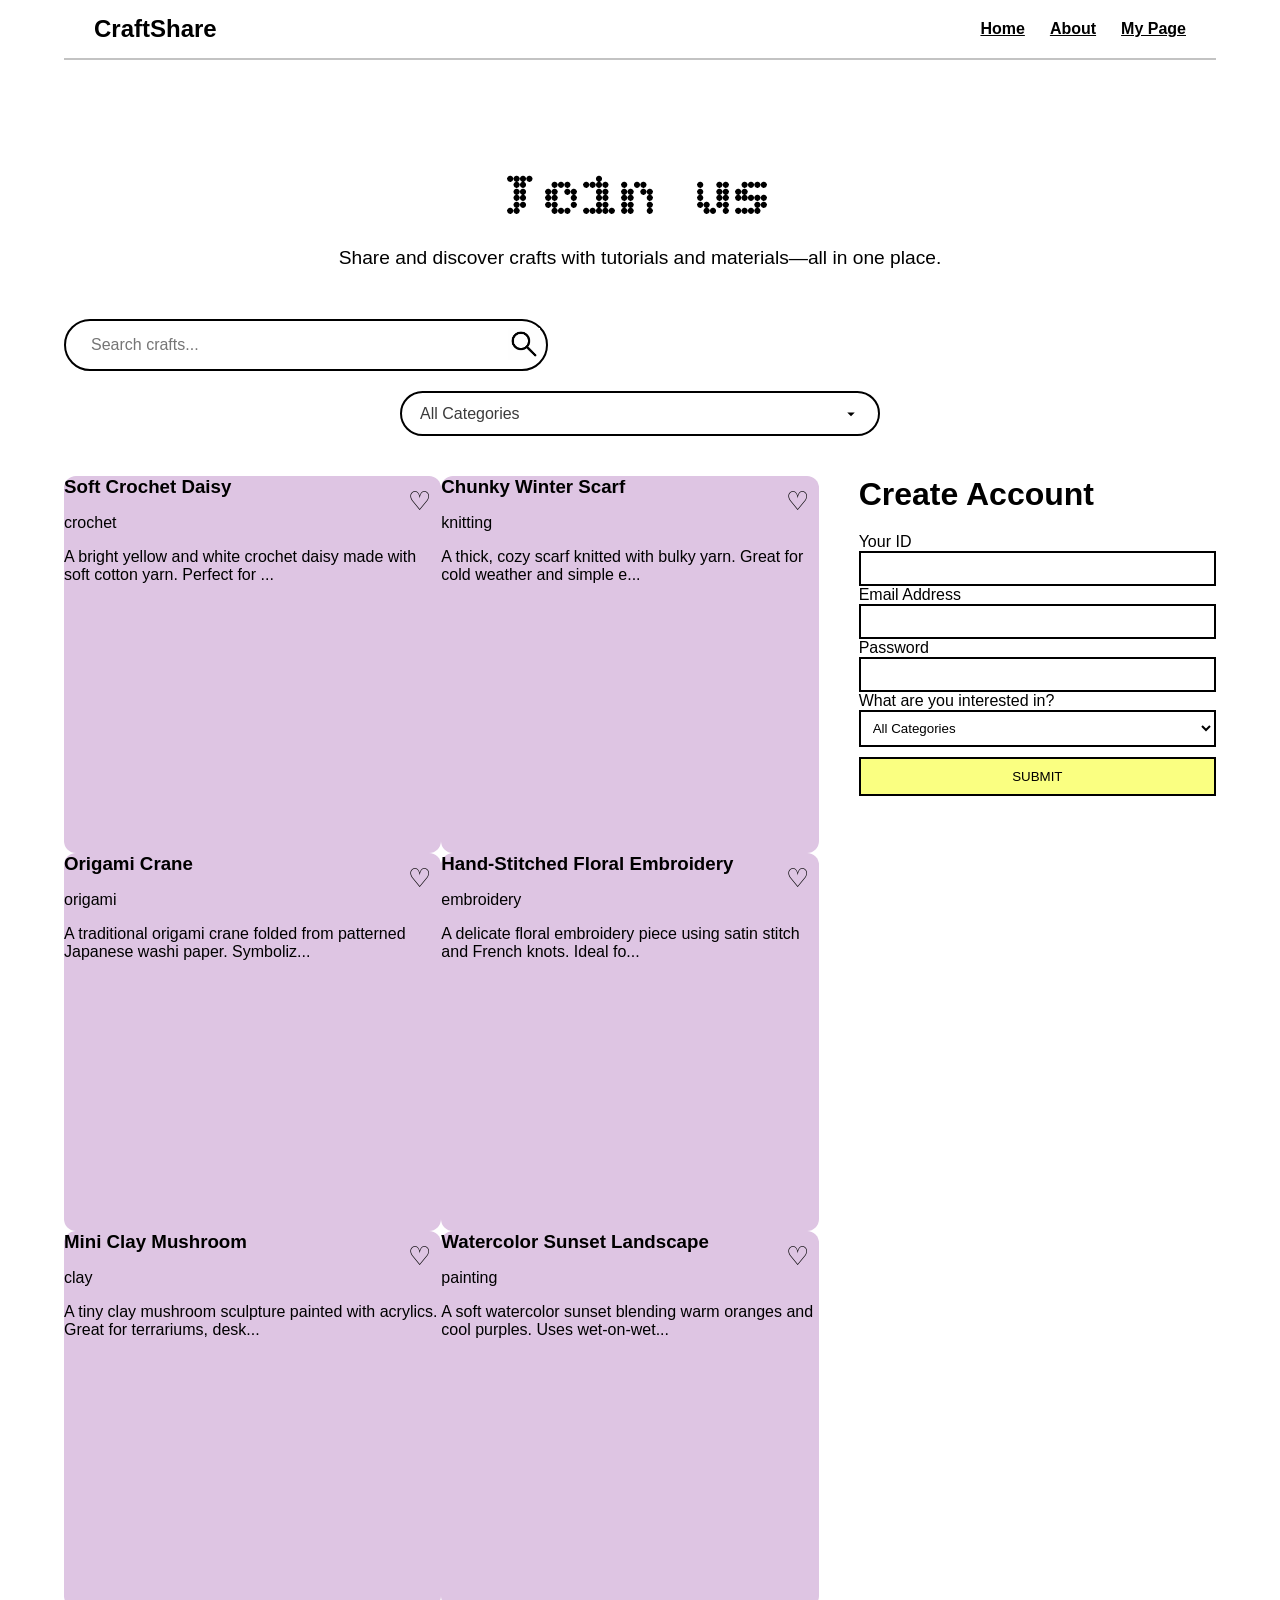
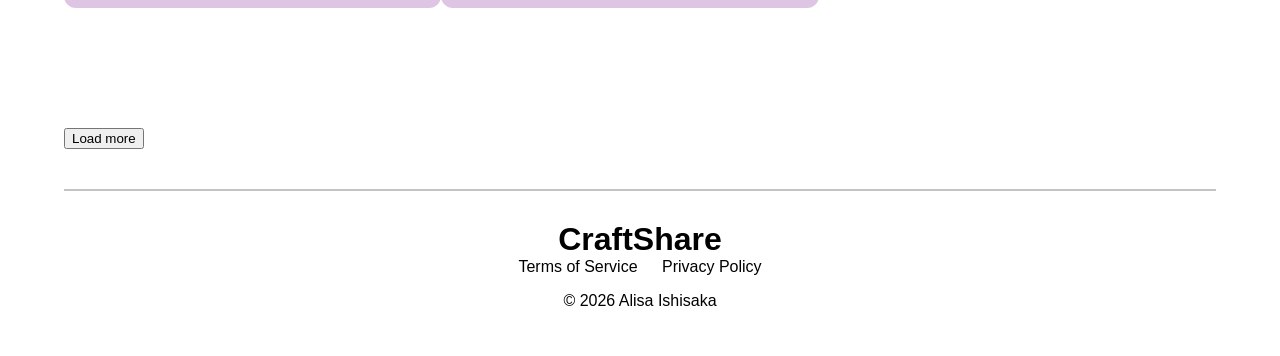
==== index.html @ 6c4c2183 "14" ====
<!DOCTYPE html>
<html lang="en">
<head>
  <meta charset="UTF-8">
  <meta name="viewport" content="width=device-width, initial-scale=1.0">
  <title>Craft Share</title>
  <link rel="stylesheet" href="styles/styles.css">
</head>

<body>

  <nav class="navbar" aria-label="Main navigation">
  <h1 class="logo">CraftShare</h1>

  <button class="menu-toggle" aria-label="Open navigation" aria-expanded="false">
    ☰
  </button>

  <ul class="nav-links">
    <li><a href="index.html">Home</a></li>
    <li><a href="about.html">About</a></li>
    <li><a href="mypage.html">My Page</a></li>
  </ul>
</nav>

  <!-- HERO SECTION -->
  <header class="hero">
    <h2>Join us</h2>
    <p>Share and discover crafts with tutorials and materials—all in one place.</p>
  </header>

  <!-- SEARCH BAR -->
  <section class="search-bar">
    <input type="text" id="searchBar" placeholder="Search crafts..." class="search-input">
    <button class="search-craft" id="searchButton" type="button">
      <img src="images/search.jpg" alt="search icon">
    </button>
  </section>

  <!-- CATEGORY FILTER -->
  <select class="filter" id="categoryFilter">
    <option value="">All Categories</option>
    <option value="crochet">Crochet</option>
    <option value="knitting">Knitting</option>
    <option value="sewing">Sewing</option>
    <option value="embroidery">Embroidery</option>
    <option value="quilting">Quilting</option>
    <option value="weaving">Weaving</option>
    <option value="paper">Paper Craft</option>
    <option value="origami">Origami</option>
    <option value="calligraphy">Calligraphy</option>
    <option value="painting">Painting</option>
    <option value="drawing">Drawing</option>
    <option value="clay">Clay / Ceramics</option>
    <option value="woodworking">Woodworking</option>
    <option value="jewelry">Jewelry Making</option>
    <option value="resin">Resin Art</option>
    <option value="candle">Candle Making</option>
    <option value="soap">Soap Making</option>
    <option value="leather">Leather Craft</option>
    <option value="digital">Digital Craft (Cricut, Laser)</option>
    <option value="diy">DIY / Upcycling</option>
    <option value="other">Other</option>
  </select>

  <!-- MAIN LAYOUT -->
  <main class="container">

    <!-- LEFT: Craft Grid -->
    <div class="craft-grid" id="craftGrid"></div>

    <!-- RIGHT: Create Account Form -->
    <div class="right">
      <h3>Create Account</h3>

      <form id="signupForm" novalidate>
        <label for="userId">Your ID</label>
        <input type="text" id="userId" name="userId" required minlength="3">

        <label for="email">Email Address</label>
        <input type="email" id="email" name="email" required>

        <label for="password">Password</label>
        <input type="password" id="password" name="password" required minlength="8">

        <label>What are you interested in?</label>
        <select id="interestSelect">
          <option value="">All Categories</option>
          <option value="crochet">Crochet</option>
          <option value="knitting">Knitting</option>
          <option value="sewing">Sewing</option>
          <option value="embroidery">Embroidery</option>
          <option value="quilting">Quilting</option>
          <option value="weaving">Weaving</option>
          <option value="paper">Paper Craft</option>
          <option value="origami">Origami</option>
          <option value="calligraphy">Calligraphy</option>
          <option value="painting">Painting</option>
          <option value="drawing">Drawing</option>
          <option value="clay">Clay / Ceramics</option>
          <option value="woodworking">Woodworking</option>
          <option value="jewelry">Jewelry Making</option>
          <option value="resin">Resin Art</option>
          <option value="candle">Candle Making</option>
          <option value="soap">Soap Making</option>
          <option value="leather">Leather Craft</option>
          <option value="digital">Digital Craft (Cricut, Laser)</option>
          <option value="diy">DIY / Upcycling</option>
          <option value="other">Other</option>
        </select>

        <button type="submit">SUBMIT</button>
      </form>
    </div>

  </main>

  <button type="button" class="loadmore">Load more</button>

  <!-- FOOTER -->
  <footer class="footer">
    <h1 class="logo">CraftShare</h1>
    <a href="#">Terms of Service</a>
    <a href="#">Privacy Policy</a>
    <p>© 2026 Alisa Ishisaka</p>
  </footer>

  <script type="module" src="scripts/index.js"></script>


</body>
</html>
---- styles/styles.css ----
@import url('https://fonts.googleapis.com/css2?family=Bitcount+Grid+Double:wght@100..900&display=swap');

/* ---------------------------------------------------
   GLOBAL STYLES
--------------------------------------------------- */

body {
  margin: 0 5%;
  padding: 0;
  font-family: 'Open Sans', sans-serif;
  color: #000;
}

h1, h2, h3 {
  margin: 0;
}

a {
  font-family: 'Open Sans', sans-serif;
  text-decoration: none;
  color: #000;
}

a:hover {
  color: white;
  background-color: #DEC5E3;
}

/* ---------------------------------------------------
   NAVIGATION
--------------------------------------------------- */

.navbar {
  display: flex;
  justify-content: space-between; /* logo left, ☰ right */
  align-items: center;
  padding: 15px 30px;
  background: #fff;
  border-bottom: 2px solid #c3c3c3;
}

.nav-links {
  display: flex;
  gap: 25px;
  list-style: none;
  margin: 0;
  padding: 0;
}

.menu-toggle {
  display: none;
  border: none;
  background: transparent;
  font-size: 1.8rem;
  cursor: pointer;
}

.navbar .logo {
  margin-right: 10px;
}

/* ---------------------------------------------------
   HERO (INDEX PAGE)
--------------------------------------------------- */

.hero {
  text-align: center;
  padding: 50px 0;
}

.hero h2 {
  font-size: 4rem;
  animation: fadeIn 0.8s ease-in;
}

.hero p {
  font-size: 1.2rem;
  width: 70%;
  margin: 10px auto 0;
}

header h2 {
  font-family: 'Bitcount Grid Double', 'Times New Roman', Times, serif;
  text-align: center;
  font-size: 4rem;
  margin-top: 50px;
  font-weight: 380;
}

/* ---------------------------------------------------
   SEARCH
--------------------------------------------------- */

.search-bar {
  width: min(480px, 100%);
  display: flex;
  justify-self: center;
  justify-content: space-between;
  align-content:center;
  border: solid 2px black;
  border-radius: 50px;
}

.search-bar input {
  border: none;
  background-color: transparent;
  color: #3B3B3B;
  padding: 15px 25px;
  font-size: 1rem;
  width: 100%;
  outline: none;
}

.search-bar img {
  width: 32px;
  border: none;
}

.search-craft {
  background-color: transparent;
  border: none;
  outline: none;
  cursor: pointer;
}

/* ---------------------------------------------------
   INDEX PAGE MAIN LAYOUT
--------------------------------------------------- */

.container {
  display: grid;
  grid-template-columns: repeat(3, 1fr);
  gap: 40px;
  padding: 40px 0;
}

.craft-grid {
  grid-column: 1/3;
  display: grid;
  grid-template-columns: 1fr 1fr;
}

.card {
  width: 100%;
  aspect-ratio: 1/1;
  background: #DEC5E3;
  position: relative;
}

/* ---------------------------------------------------
   RIGHT SIDE FORM
--------------------------------------------------- */

.right {
  grid-column: 3/4;
  grid-row: 1/3;
  display: flex;
  flex-direction: column;
}

.right h3 {
  font-size: 2rem;
  margin-bottom: 20px;
}

.right form {
  display: flex;
  flex-direction: column;
}

.right input,
.right select {
  padding: 8px;
  border: 2px solid #000;
  background: #fff;
}

.right button {
  margin-top: 10px;
  padding: 10px;
  border: 2px solid #000;
  background: #FAFF81;
  cursor: pointer;
}

.fav-icon {
  position: absolute;
  top: 10px;
  right: 10px;
  font-size: 1.6rem;
  cursor: pointer;
  user-select: none;
}

.loadmore {
  display: flex;
  justify-self: center; 
}

.craft-grid, main {
  padding-bottom: 40px;
}

/* ---------------------------------------------------
   CATEGORY SELECT (INDEX PAGE)
--------------------------------------------------- */

.filter {
  width: min(480px, 100%);
  display: block;
  margin: 20px auto 0; /* centers it horizontally */
  padding: 12px 18px;
  font-size: 1rem;
  border: 2px solid #000;
  border-radius: 50px;
  background: #fff;
  color: #3B3B3B;
  cursor: pointer;

  /* Remove default arrow */
  appearance: none;
  -webkit-appearance: none;
  -moz-appearance: none;

  /* Custom arrow */
  background-image: url("data:image/svg+xml;utf8,<svg fill='black' height='20' viewBox='0 0 24 24' width='20' xmlns='http://www.w3.org/2000/svg'><path d='M7 10l5 5 5-5z'/></svg>");
  background-repeat: no-repeat;
  background-position: right 18px center;
  background-size: 18px;
}

/* ---------------------------------------------------
   MY PAGE
--------------------------------------------------- */

.mypage-layout h2 {
  font-family: 'Bitcount Grid Double', sans-serif;
  font-weight: 380;          /* lighter weight */
  font-size: 3rem;           /* still big but softer */
  text-align: center;        /* centered */
  margin: 0 auto 20px;       /* center with spacing */
  grid-column: 1 / -1;       /* span across both columns */
}

.mypage-layout {
  display: grid;
  grid-template-columns: 220px 1fr;
  gap: 40px;
  width: 90%;
  margin: 40px auto;
  align-items: start;
}

.mypage-content {
  width: 100%;
}

.mypage-sidebar {
  display: flex;
  flex-direction: column;
  gap: 10px;
}

.tab {
  padding: 12px 16px;
  cursor: pointer;
  border-left: 4px solid transparent;
}

.tab.active {
  background: #f0f0f0;
  border-left-color: #000;
}

.page-section {
  display: none;
}

.page-section.active {
  display: block;
}

.myposts-grid {
  display: grid;
  grid-template-columns: repeat(3, 1fr);
  gap: 20px;
}

.post-card {
  width: 100%;
  height: 180px;
  background: #DEC5E3;
  border: 2px solid #000;
  border-radius: 12px;
  position: relative;
  overflow: hidden;
  display: flex;
  flex-direction: column;
  justify-content: flex-end;
  padding: 10px;
}

/* ---------------------------------------------------
   ABOUT PAGE
--------------------------------------------------- */

.about-container {
  display: grid;
  grid-template-columns: 1fr 1fr;
  gap: 40px;
  width: 70%;
  margin: 0 auto;
  padding: 40px 0;
}

/* ---------------------------------------------------
   FOOTER
--------------------------------------------------- */

.footer {
  text-align: center;
  padding: 30px 0;
  background: #fff;
  border-top: 2px solid #c3c3c3;
  margin-top: 40px;
}

.footer a {
  margin: 0 10px;
}

/* ---------------------------------------------------
   RESPONSIVE DESIGN
--------------------------------------------------- */

@media (max-width: 768px) {
  body {
  margin: 0;
  padding: 0 20px;
}


  .navbar {
    display: flex;
    justify-content: space-between; /* logo left, ☰ right */
    align-items: center;
    position: relative;
  }

  /* Show hamburger */
  .menu-toggle {
    display: block;
  }

  /* Hide nav-links by default */
  .nav-links {
    display: none;               /* HIDDEN */
    flex-direction: column;
    gap: 15px;
    text-align: center;
    background: #fff;
    width: 100%;
    padding: 15px 0;
    position: absolute;
    top: 100%;                   /* BELOW header */
    left: 0;
    border-bottom: 2px solid #c3c3c3;
  }

  /* Show nav-links when toggled */
  .nav-links.show {
    display: flex;               /* VISIBLE */
  }

  /* Craft grid */
  .craft-grid {
    grid-template-columns: 1fr;
    grid-column: 1;
    grid-row: 2;
  }

  .container {
    grid-template-columns: 1fr;
    gap: 20px;
  }

  .right {
    grid-column: 1;
    grid-row: 1;
  }

  .myposts-grid {
    grid-template-columns: repeat(auto-fill, minmax(140px, 1fr));
  }

  .about-container {
    grid-template-columns: 1fr;
    width: 90%;
  }

  .card-overlay {
    position: relative;
    padding: 12px;
  }
}

@media (max-width: 480px) {
  body {
  margin: 0 30px;
}

  .hero h2 {
    font-size: 2rem;
  }

  .navbar h1.logo {
    font-size: 1.5rem;
  }

  .tab {
    padding: 8px 12px;
    font-size: 0.9rem;
  }

  .post-card h4 {
    font-size: 0.9rem;
  }

  .post-card p {
    font-size: 0.75rem;
  }
  .craft-grid {
    grid-template-columns: 1fr;
    gap: 20px;
  }  
}

/* ---------------------------------------------------
   MODAL
--------------------------------------------------- */

.modal {
  display: none;
  position: fixed;
  z-index: 999;
  left: 0;
  top: 0;
  width: 100%;
  height: 100%;
  background: rgba(0,0,0,0.6);
  justify-content: center;
  align-items: center;
}

.modal-content {
  background: #fff;
  padding: 20px;
  width: 90%;
  max-width: 350px;
  border-radius: 12px;
  border: 2px solid #000;
}
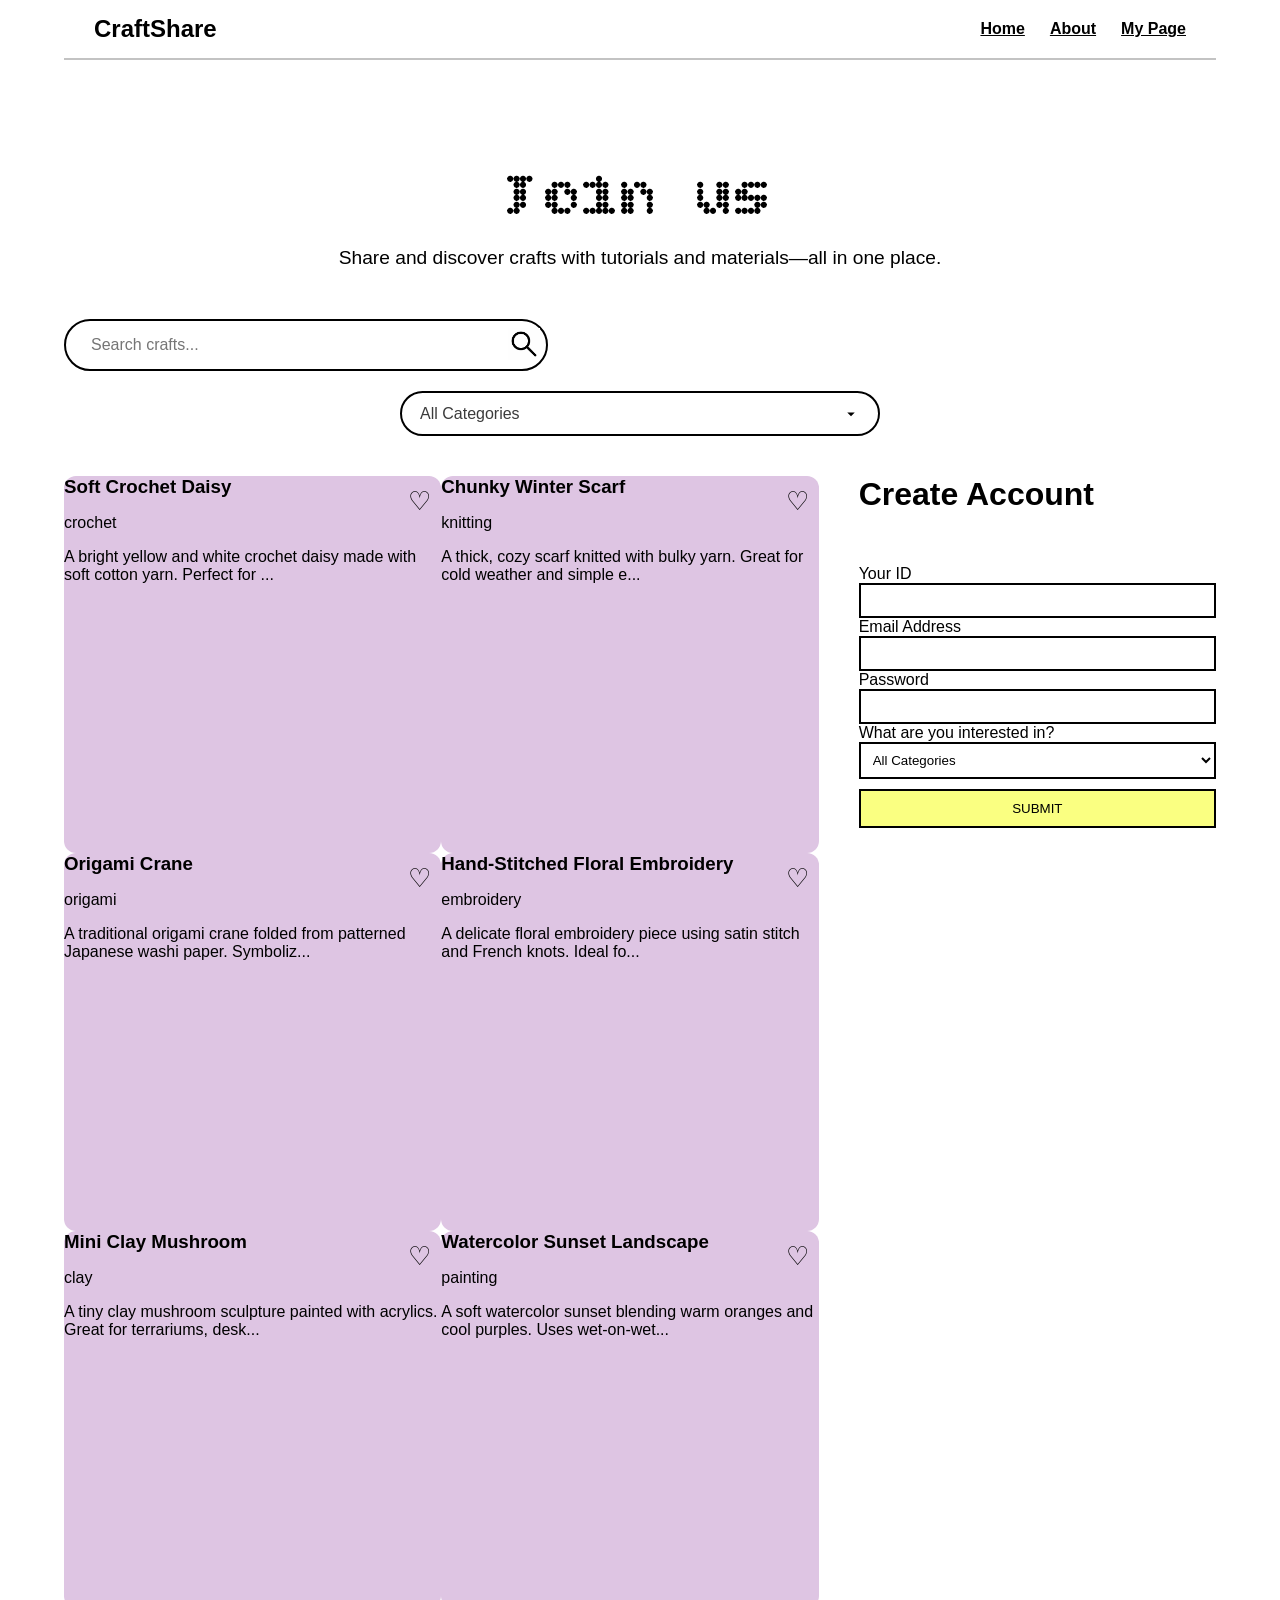
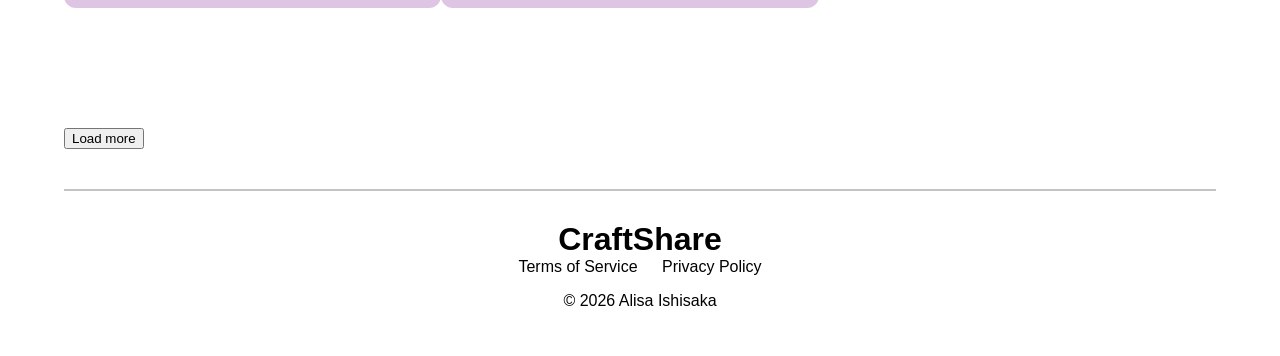
==== commit 5574363a: "14 4" ====
--- a/index.html
+++ b/index.html
@@ -74,6 +74,7 @@
       <h3>Create Account</h3>
 
       <form id="signupForm" novalidate>
+        <p id="formMessage" aria-live="polite"></p>
         <label for="userId">Your ID</label>
         <input type="text" id="userId" name="userId" required minlength="3">
 
@@ -125,6 +126,24 @@
     <p>© 2026 Alisa Ishisaka</p>
   </footer>
 
+  <!-- VIEW POST MODAL -->
+<div id="viewPostModal" class="modal">
+  <div class="modal-content view-post-box">
+    <span class="close-viewpost">&times;</span>
+
+    <img id="viewPostImage" alt="Post Image">
+
+    <h3 id="viewPostTitle"></h3>
+    <p id="viewPostCategory"></p>
+    <p id="viewPostDescription"></p>
+
+    <a id="viewPostYoutube" href="#" target="_blank"></a>
+
+    <span id="viewPostFav" class="fav-icon">♡</span>
+  </div>
+</div>
+
+
   <script type="module" src="scripts/index.js"></script>
 
 
--- a/styles/styles.css
+++ b/styles/styles.css
@@ -304,13 +304,13 @@
    ABOUT PAGE
 --------------------------------------------------- */
 
-.about-container {
-  display: grid;
-  grid-template-columns: 1fr 1fr;
-  gap: 40px;
-  width: 70%;
-  margin: 0 auto;
-  padding: 40px 0;
+.about-title {
+  font-family: "Bitocunt", sans-serif;
+  font-weight: 380;
+  font-size: clamp(2rem, 4vw, 3rem);
+  text-align: center;
+  margin-bottom: 1rem;
+  animation: fadeSlideUp 0.8s ease-out;
 }
 
 /* ---------------------------------------------------
@@ -327,6 +327,69 @@
 
 .footer a {
   margin: 0 10px;
+}
+
+/* ---------------------------------------------------
+   MODAL
+--------------------------------------------------- */
+
+.modal {
+  display: none;
+  position: fixed;
+  z-index: 999;
+  left: 0;
+  top: 0;
+  width: 100%;
+  height: 100%;
+  background: rgba(0,0,0,0.6);
+  justify-content: center;
+  align-items: center;
+}
+
+.modal-content {
+  background: #fff;
+  padding: 20px;
+  width: 90%;
+  max-width: 350px;
+  border-radius: 12px;
+  border: 2px solid #000;
+}
+
+/* VIEW POST MODAL */
+.view-post-box {
+  max-width: 600px;
+  width: 95%;
+  border-radius: 12px;
+  border: 2px solid #000;
+  background: #fff;
+  padding: 20px;
+}
+
+.view-post-box img {
+  width: 100%;
+  border-radius: 12px;
+  margin-bottom: 15px;
+}
+
+.view-post-box h3 {
+  font-size: 1.6rem;
+  margin-bottom: 10px;
+}
+
+.view-post-box p {
+  margin-bottom: 10px;
+}
+
+.view-post-box a {
+  display: block;
+  margin-bottom: 15px;
+  color: #0077cc;
+  text-decoration: underline;
+}
+
+.view-post-box .fav-icon {
+  font-size: 2rem;
+  cursor: pointer;
 }
 
 /* ---------------------------------------------------
@@ -434,29 +497,3 @@
     gap: 20px;
   }  
 }
-
-/* ---------------------------------------------------
-   MODAL
---------------------------------------------------- */
-
-.modal {
-  display: none;
-  position: fixed;
-  z-index: 999;
-  left: 0;
-  top: 0;
-  width: 100%;
-  height: 100%;
-  background: rgba(0,0,0,0.6);
-  justify-content: center;
-  align-items: center;
-}
-
-.modal-content {
-  background: #fff;
-  padding: 20px;
-  width: 90%;
-  max-width: 350px;
-  border-radius: 12px;
-  border: 2px solid #000;
-}
